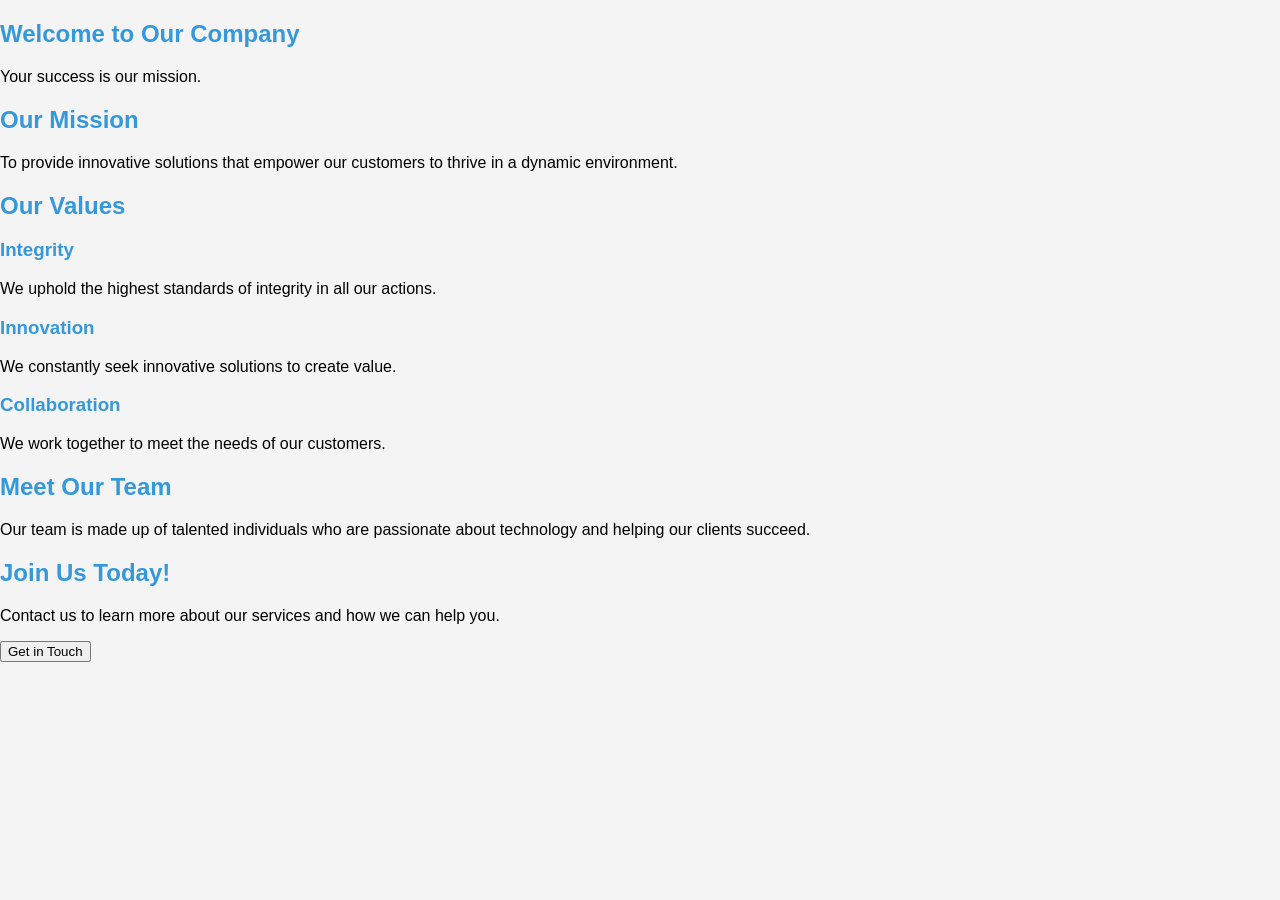
==== about.html @ eeec12ed "Add about.html file with the about page structure" ====
<!DOCTYPE html>
<html lang="en">
<head>
    <meta charset="UTF-8">
    <meta name="viewport" content="width=device-width, initial-scale=1.0">
    <title>About Us</title>
    <link rel="stylesheet" href="styles.css">
</head>
<body>

    <!-- Hero Banner -->
    <section class="hero-banner">
        <h1>Welcome to Our Company</h1>
        <p>Your success is our mission.</p>
    </section>

    <!-- Mission Section -->
    <section class="mission">
        <h2>Our Mission</h2>
        <p>To provide innovative solutions that empower our customers to thrive in a dynamic environment.</p>
    </section>

    <!-- Values Cards Section -->
    <section class="values">
        <h2>Our Values</h2>
        <div class="value-card">
            <h3>Integrity</h3>
            <p>We uphold the highest standards of integrity in all our actions.</p>
        </div>
        <div class="value-card">
            <h3>Innovation</h3>
            <p>We constantly seek innovative solutions to create value.</p>
        </div>
        <div class="value-card">
            <h3>Collaboration</h3>
            <p>We work together to meet the needs of our customers.</p>
        </div>
    </section>

    <!-- Team Section -->
    <section class="team">
        <h2>Meet Our Team</h2>
        <p>Our team is made up of talented individuals who are passionate about technology and helping our clients succeed.</p>
    </section>

    <!-- Call To Action -->
    <section class="cta">
        <h2>Join Us Today!</h2>
        <p>Contact us to learn more about our services and how we can help you.</p>
        <button>Get in Touch</button>
    </section>

</body>
</html>
---- styles.css ----
:root {
    --primary-color: #3498db;
    --secondary-color: #2ecc71;
    --font-family: 'Arial', sans-serif;
    --font-size: 16px;
    --font-size-small: 14px;
    --font-size-large: 18px;
    --transition-duration: 0.3s;
    --animation-duration: 0.5s;
}

body {
    font-family: var(--font-family);
    font-size: var(--font-size);
    margin: 0;
    padding: 0;
    background-color: #f4f4f4;
}

h1, h2, h3, h4, h5, h6 {
    color: var(--primary-color);
    transition: color var(--transition-duration);
}

h1:hover, h2:hover, h3:hover {
    color: var(--secondary-color);
}

.container {
    width: 90%;
    margin: auto;
    overflow: hidden;
}

.header {
    background: var(--primary-color);
    color: #fff;
    padding: 20px 0;
    text-align: center;
    animation: fadeIn var(--animation-duration);
}

.nav {
    display: flex;
    justify-content: space-around;
    padding: 10px 0;
    background: #333;
}

.nav a {
    color: #fff;
    text-decoration: none;
    padding: 10px 15px;
}

.nav a:hover {
    background: var(--secondary-color);
}

@media screen and (max-width: 900px) {
    .header {
        font-size: var(--font-size-large);
    }
}

@media screen and (max-width: 600px) {
    .nav {
        flex-direction: column;
    }
    .container {
        width: 100%;
    }
}

@media screen and (max-width: 380px) {
    h1 {
        font-size: var(--font-size-small);
    }
    .nav a {
        padding: 8px;
    }
}

@keyframes fadeIn {
    from { opacity: 0; }
    to { opacity: 1; }
}
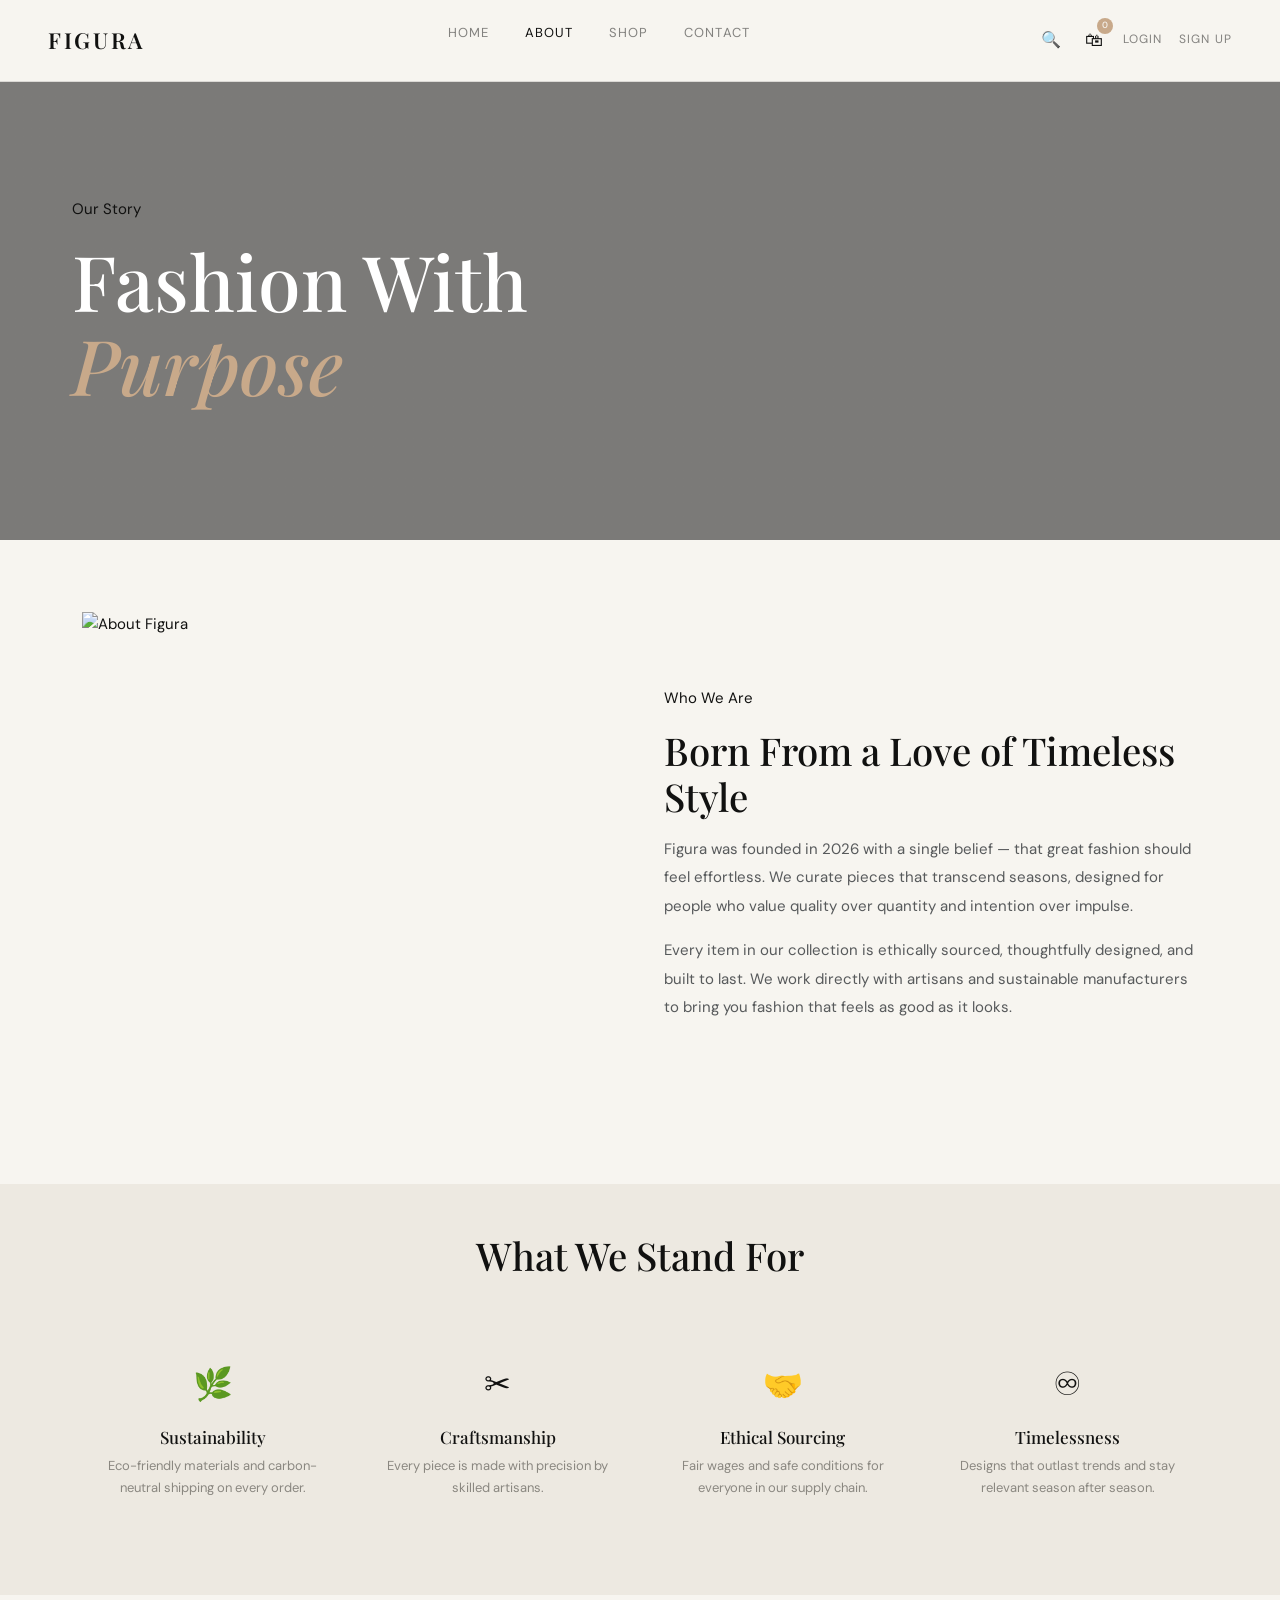
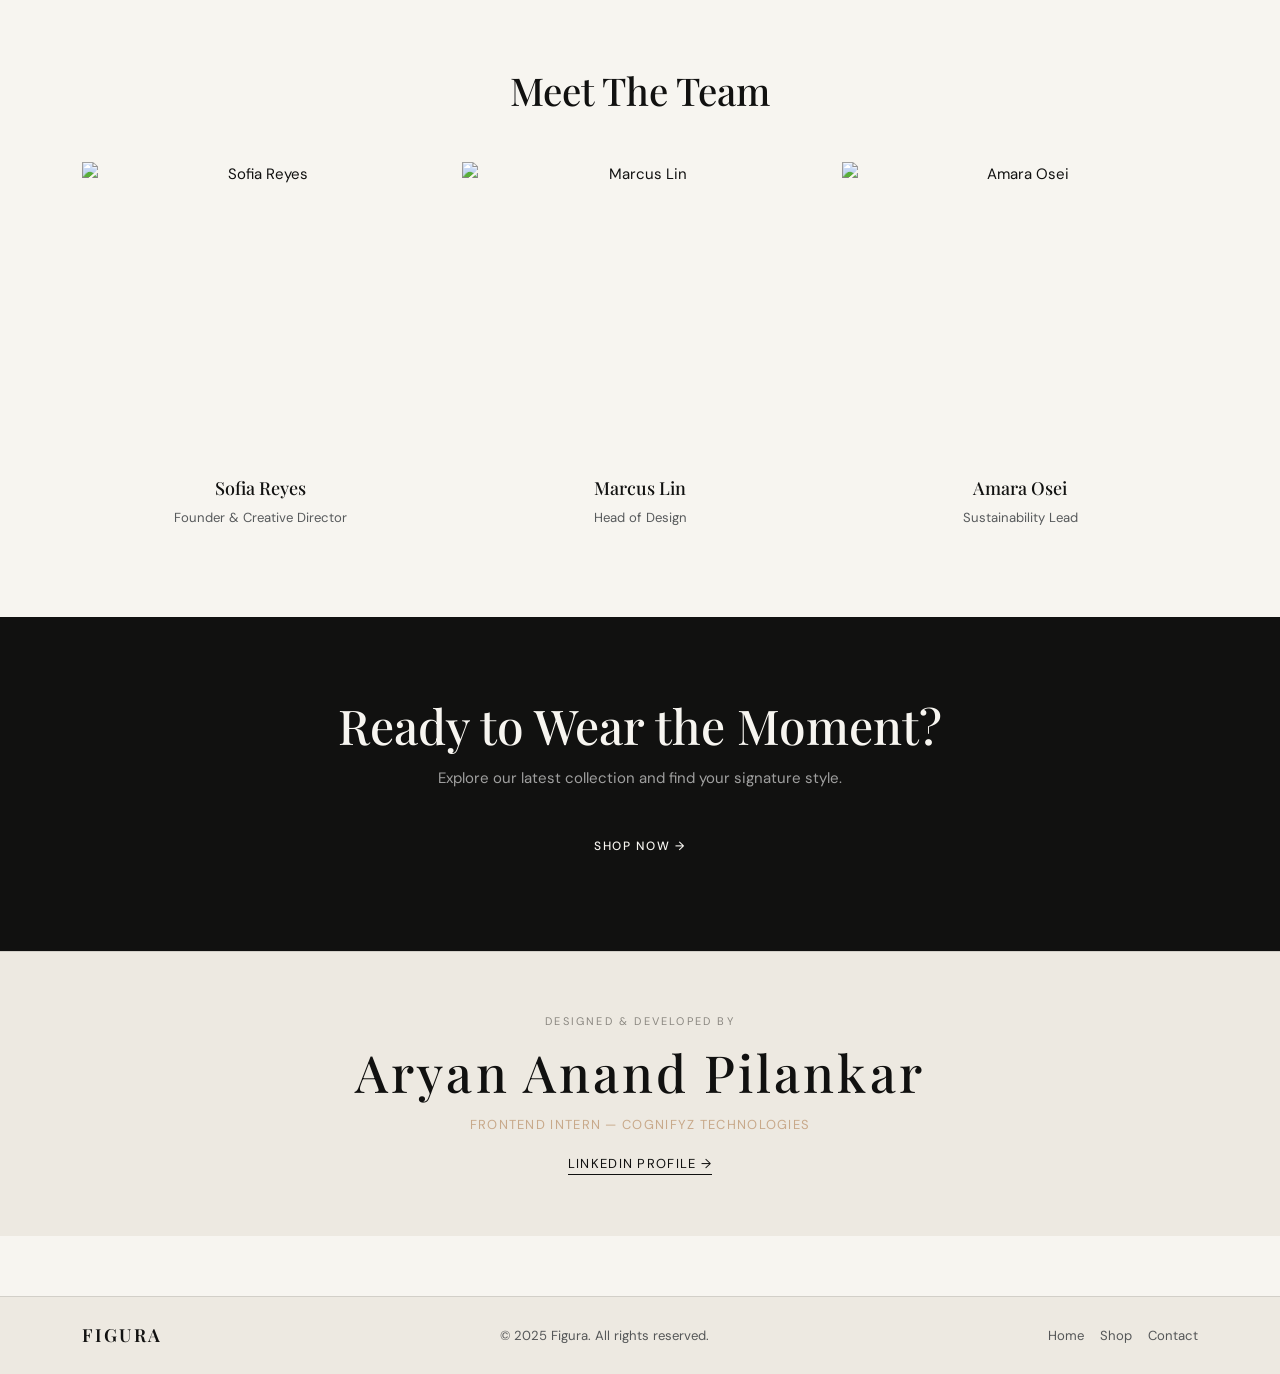
==== commit 5e362f69: "Replace old project code with original files" ====
--- a/about.html
+++ b/about.html
@@ -1,54 +1,179 @@
 <!DOCTYPE html>
 <html lang="en">
 <head>
-    <meta charset="UTF-8">
-    <meta name="viewport" content="width=device-width, initial-scale=1.0">
-    <title>About Us</title>
-    <link rel="stylesheet" href="styles.css">
+  <meta charset="UTF-8" />
+  <meta name="viewport" content="width=device-width, initial-scale=1.0" />
+  <title>FIGURA — About Us</title>
+  <link href="https://cdn.jsdelivr.net/npm/bootstrap@5.3.0/dist/css/bootstrap.min.css" rel="stylesheet" />
+  <link href="https://fonts.googleapis.com/css2?family=Playfair+Display:wght@400;500;600&family=DM+Sans:wght@300;400;500&display=swap" rel="stylesheet" />
+  <link rel="stylesheet" href="styles.css" />
 </head>
 <body>
 
-    <!-- Hero Banner -->
-    <section class="hero-banner">
-        <h1>Welcome to Our Company</h1>
-        <p>Your success is our mission.</p>
-    </section>
+  <!-- Page Loader -->
+  <!-- Cart Drawer -->
+  <div class="cart-overlay" id="cartOverlay"></div>
+  <div class="cart-drawer" id="cartDrawer">
+    <div class="cart-drawer-header">
+      <h3>Your Cart</h3>
+      <button class="cart-close" id="cartClose">×</button>
+    </div>
+    <div class="cart-items" id="cartItems"><p class="cart-empty">Your cart is empty.</p></div>
+    <div class="cart-drawer-footer">
+      <div class="cart-total">Total: <strong id="cartTotal">$0.00</strong></div>
+      <button class="hero-cta w-100 justify-content-center mt-3">Checkout</button>
+    </div>
+  </div>
 
-    <!-- Mission Section -->
-    <section class="mission">
-        <h2>Our Mission</h2>
-        <p>To provide innovative solutions that empower our customers to thrive in a dynamic environment.</p>
-    </section>
+  <!-- Scroll To Top -->
+  <button class="scroll-top" id="scrollTop" aria-label="Scroll to top">↑</button>
 
-    <!-- Values Cards Section -->
-    <section class="values">
-        <h2>Our Values</h2>
-        <div class="value-card">
-            <h3>Integrity</h3>
-            <p>We uphold the highest standards of integrity in all our actions.</p>
+  <nav class="fig-nav" id="mainNav">
+    <a href="index.html" class="fig-logo">Figura</a>
+    <ul class="fig-nav-links" id="navLinks">
+      <li><a href="index.html">Home</a></li>
+      <li><a href="about.html" class="active">About</a></li>
+      <li><a href="products.html">Shop</a></li>
+      <li><a href="contact.html">Contact</a></li>
+    </ul>
+    <div class="fig-nav-actions">
+      <div class="search-wrap">
+        <input type="text" id="searchInput" class="search-input" placeholder="e.g. jacket, ring..." />
+        <button class="search-icon" id="searchToggle">🔍</button>
+      </div>
+      <button class="fig-cart-btn" id="cartBtn" aria-label="Cart">🛍
+        <span class="fig-cart-count" id="cartCount">0</span>
+      </button>
+      <a href="login.html" class="auth-link">Login</a>
+      <a href="signup.html" class="auth-link">Sign Up</a>
+      <button class="nav-hamburger" id="hamburger" aria-label="Menu">☰</button>
+    </div>
+  </nav>
+
+  <!-- Hero Banner -->
+  <section class="about-hero">
+    <div class="about-hero-overlay">
+      <p class="hero-tag">Our Story</p>
+      <h1 class="about-hero-title">Fashion With<br /><em>Purpose</em></h1>
+    </div>
+  </section>
+
+  <!-- Mission -->
+  <section class="container py-5 my-4">
+    <div class="row align-items-center g-5">
+      <div class="col-md-6">
+        <img src="https://images.unsplash.com/photo-1509631179647-0177331693ae?w=700&q=80" alt="About Figura" class="about-img" />
+      </div>
+      <div class="col-md-6">
+        <p class="hero-tag">Who We Are</p>
+        <h2 class="section-title mb-3">Born From a Love of Timeless Style</h2>
+        <p class="text-muted" style="line-height:1.9;">
+          Figura was founded in 2026 with a single belief — that great fashion should feel effortless.
+          We curate pieces that transcend seasons, designed for people who value quality over quantity
+          and intention over impulse.
+        </p>
+        <p class="text-muted mt-3" style="line-height:1.9;">
+          Every item in our collection is ethically sourced, thoughtfully designed, and built to last.
+          We work directly with artisans and sustainable manufacturers to bring you fashion that feels
+          as good as it looks.
+        </p>
+      </div>
+    </div>
+  </section>
+
+  <!-- Values -->
+  <section class="about-values">
+    <div class="container py-5">
+      <h2 class="section-title text-center mb-5">What We Stand For</h2>
+      <div class="row g-4 text-center">
+        <div class="col-md-3 col-6">
+          <div class="about-value-card">
+            <div class="about-value-icon">🌿</div>
+            <h5>Sustainability</h5>
+            <p>Eco-friendly materials and carbon-neutral shipping on every order.</p>
+          </div>
         </div>
-        <div class="value-card">
-            <h3>Innovation</h3>
-            <p>We constantly seek innovative solutions to create value.</p>
+        <div class="col-md-3 col-6">
+          <div class="about-value-card">
+            <div class="about-value-icon">✂</div>
+            <h5>Craftsmanship</h5>
+            <p>Every piece is made with precision by skilled artisans.</p>
+          </div>
         </div>
-        <div class="value-card">
-            <h3>Collaboration</h3>
-            <p>We work together to meet the needs of our customers.</p>
+        <div class="col-md-3 col-6">
+          <div class="about-value-card">
+            <div class="about-value-icon">🤝</div>
+            <h5>Ethical Sourcing</h5>
+            <p>Fair wages and safe conditions for everyone in our supply chain.</p>
+          </div>
         </div>
-    </section>
+        <div class="col-md-3 col-6">
+          <div class="about-value-card">
+            <div class="about-value-icon">♾</div>
+            <h5>Timelessness</h5>
+            <p>Designs that outlast trends and stay relevant season after season.</p>
+          </div>
+        </div>
+      </div>
+    </div>
+  </section>
 
-    <!-- Team Section -->
-    <section class="team">
-        <h2>Meet Our Team</h2>
-        <p>Our team is made up of talented individuals who are passionate about technology and helping our clients succeed.</p>
-    </section>
+  <!-- Team -->
+  <section class="container py-5 my-4">
+    <h2 class="section-title text-center mb-5">Meet The Team</h2>
+    <div class="row g-4 text-center">
+      <div class="col-md-4">
+        <div class="about-team-card">
+          <img src="https://images.unsplash.com/photo-1494790108377-be9c29b29330?w=400&q=80" alt="Sofia Reyes" />
+          <h5 class="mt-3">Sofia Reyes</h5>
+          <p class="text-muted small">Founder & Creative Director</p>
+        </div>
+      </div>
+      <div class="col-md-4">
+        <div class="about-team-card">
+          <img src="https://images.unsplash.com/photo-1507003211169-0a1dd7228f2d?w=400&q=80" alt="Marcus Lin" />
+          <h5 class="mt-3">Marcus Lin</h5>
+          <p class="text-muted small">Head of Design</p>
+        </div>
+      </div>
+      <div class="col-md-4">
+        <div class="about-team-card">
+          <img src="https://images.unsplash.com/photo-1438761681033-6461ffad8d80?w=400&q=80" alt="Amara Osei" />
+          <h5 class="mt-3">Amara Osei</h5>
+          <p class="text-muted small">Sustainability Lead</p>
+        </div>
+      </div>
+    </div>
+  </section>
 
-    <!-- Call To Action -->
-    <section class="cta">
-        <h2>Join Us Today!</h2>
-        <p>Contact us to learn more about our services and how we can help you.</p>
-        <button>Get in Touch</button>
-    </section>
+  <!-- CTA -->
+  <section class="about-cta">
+    <h2>Ready to Wear the Moment?</h2>
+    <p>Explore our latest collection and find your signature style.</p>
+    <a href="products.html" class="hero-cta">Shop Now →</a>
+  </section>
 
+  <!-- Creator Section -->
+  <section class="creator-section">
+    <p class="creator-label">Designed & Developed by</p>
+    <h2 class="creator-name">Aryan Anand Pilankar</h2>
+    <p class="creator-sub">Frontend Intern — Cognifyz Technologies</p>
+    <a href="https://www.linkedin.com/in/aryan-pilankar-ba649a313" target="_blank" rel="noopener noreferrer" class="creator-linkedin">LinkedIn Profile →</a>
+  </section>
+
+  <footer class="fig-footer">
+    <div class="container d-flex flex-wrap justify-content-between align-items-center py-4">
+      <span class="fig-logo" style="font-size:18px;">Figura</span>
+      <p class="mb-0 text-muted small">© 2025 Figura. All rights reserved.</p>
+      <div class="d-flex gap-3">
+        <a href="index.html" class="text-muted small">Home</a>
+        <a href="products.html" class="text-muted small">Shop</a>
+        <a href="contact.html" class="text-muted small">Contact</a>
+      </div>
+    </div>
+  </footer>
+
+  <script src="https://cdn.jsdelivr.net/npm/bootstrap@5.3.0/dist/js/bootstrap.bundle.min.js"></script>
+  <script src="script.js"></script>
 </body>
-</html>+</html>
--- a/styles.css
+++ b/styles.css
@@ -1,87 +1,714 @@
+/* ============================================================
+   styles.css — FIGURA
+   Task 2: CSS styling (colors, fonts, layout)
+   Task 3: Responsive design via media queries
+   ============================================================ */
+
+/* ── Variables ── */
 :root {
-    --primary-color: #3498db;
-    --secondary-color: #2ecc71;
-    --font-family: 'Arial', sans-serif;
-    --font-size: 16px;
-    --font-size-small: 14px;
-    --font-size-large: 18px;
-    --transition-duration: 0.3s;
-    --animation-duration: 0.5s;
-}
-
+  --fig-black:  #111110;
+  --fig-white:  #F7F5F0;
+  --fig-cream:  #EDE9E1;
+  --fig-warm:   #C8A98A;
+  --fig-muted:  #8A8780;
+  --fig-border: rgba(17,17,16,0.12);
+  --fig-serif:  'Playfair Display', Georgia, serif;
+  --fig-sans:   'DM Sans', sans-serif;
+  --t:          0.28s cubic-bezier(0.4,0,0.2,1);
+}
+
+/* ── Reset ── */
+*, *::before, *::after { box-sizing: border-box; margin: 0; padding: 0; }
+html { scroll-behavior: smooth; }
 body {
-    font-family: var(--font-family);
-    font-size: var(--font-size);
-    margin: 0;
-    padding: 0;
-    background-color: #f4f4f4;
-}
-
-h1, h2, h3, h4, h5, h6 {
-    color: var(--primary-color);
-    transition: color var(--transition-duration);
-}
-
-h1:hover, h2:hover, h3:hover {
-    color: var(--secondary-color);
-}
-
-.container {
-    width: 90%;
-    margin: auto;
-    overflow: hidden;
-}
-
-.header {
-    background: var(--primary-color);
-    color: #fff;
-    padding: 20px 0;
-    text-align: center;
-    animation: fadeIn var(--animation-duration);
-}
-
-.nav {
-    display: flex;
-    justify-content: space-around;
-    padding: 10px 0;
-    background: #333;
-}
-
-.nav a {
-    color: #fff;
-    text-decoration: none;
-    padding: 10px 15px;
-}
-
-.nav a:hover {
-    background: var(--secondary-color);
-}
-
-@media screen and (max-width: 900px) {
-    .header {
-        font-size: var(--font-size-large);
-    }
-}
-
-@media screen and (max-width: 600px) {
-    .nav {
-        flex-direction: column;
-    }
-    .container {
-        width: 100%;
-    }
-}
-
-@media screen and (max-width: 380px) {
-    h1 {
-        font-size: var(--font-size-small);
-    }
-    .nav a {
-        padding: 8px;
-    }
-}
-
-@keyframes fadeIn {
-    from { opacity: 0; }
-    to { opacity: 1; }
-}+  font-family: var(--fig-sans);
+  background: var(--fig-white);
+  color: var(--fig-black);
+  font-size: 15px;
+  line-height: 1.65;
+  overflow-x: hidden;
+  transition: background 0.4s, color 0.4s;
+}
+img { display: block; max-width: 100%; }
+a { color: inherit; text-decoration: none; }
+button { cursor: pointer; }
+
+/* ── Navbar ── */
+.fig-nav {
+  position: fixed; top: 0; left: 0; right: 0; z-index: 100;
+  display: flex; align-items: center; justify-content: space-between;
+  padding: 20px 48px;
+  background: var(--fig-white);
+  backdrop-filter: blur(12px);
+  border-bottom: 0.5px solid var(--fig-border);
+  transition: padding var(--t), background var(--t), color var(--t);
+}
+.fig-nav.scrolled { padding: 14px 48px; }
+.fig-logo {
+  font-family: var(--fig-serif);
+  font-size: 22px; font-weight: 600;
+  letter-spacing: 0.12em; text-transform: uppercase;
+}
+.fig-nav-links { display: flex; gap: 36px; list-style: none; }
+.fig-nav-links a {
+  font-size: 13px; font-weight: 400;
+  letter-spacing: 0.08em; text-transform: uppercase;
+  color: var(--fig-black); opacity: 0.5;
+  transition: color var(--t), opacity var(--t);
+}
+.fig-nav-links a:hover,
+.fig-nav-links a.active { opacity: 1; }
+.fig-nav-actions { display: flex; gap: 16px; align-items: center; }
+.fig-cart-btn {
+  position: relative; background: none; border: none;
+  font-size: 18px; padding: 4px; color: var(--fig-black);
+}
+.fig-cart-count {
+  position: absolute; top: -4px; right: -6px;
+  background: var(--fig-warm); color: var(--fig-white);
+  width: 16px; height: 16px; border-radius: 50%;
+  font-size: 9px; font-weight: 500;
+  display: flex; align-items: center; justify-content: center;
+}
+.nav-hamburger {
+  display: none; background: none; border: none;
+  font-size: 22px; color: var(--fig-black);
+}
+
+/* ── Hero ── */
+#hero {
+  min-height: 100vh;
+  display: grid; grid-template-columns: 1fr 1fr;
+  padding-top: 72px;
+}
+.hero-left {
+  display: flex; flex-direction: column; justify-content: center;
+  padding: 80px 48px 80px 72px;
+  background: linear-gradient(rgba(0,0,0,0.45), rgba(0,0,0,0.45)),
+              url('https://images.unsplash.com/photo-1558769132-cb1aea458c5e?w=900&q=80') center/cover no-repeat;
+}
+.hero-left .hero-tag { color: #C8A98A; }
+.hero-left .hero-headline { color: #ffffff; }
+.hero-left .hero-headline em { color: #C8A98A; }
+.hero-left .hero-sub { color: rgba(255,255,255,0.8); }
+.hero-headline {
+  font-family: var(--fig-serif);
+  font-size: clamp(42px, 5.5vw, 74px);
+  font-weight: 500; line-height: 1.08; margin-bottom: 28px;
+}
+.hero-headline em { font-style: italic; color: var(--fig-warm); }
+.hero-sub {
+  font-size: 15px; color: var(--fig-muted);
+  max-width: 340px; margin-bottom: 40px; line-height: 1.8;
+}
+.hero-cta {
+  display: inline-flex; align-items: center; gap: 12px;
+  background: var(--fig-black); color: var(--fig-white);
+  padding: 14px 32px; font-size: 12px;
+  letter-spacing: 0.14em; text-transform: uppercase; font-weight: 500;
+  border: none; transition: background var(--t);
+}
+.hero-cta:hover { background: var(--fig-warm); color: var(--fig-white); }
+.hero-right { position: relative; overflow: hidden; background: var(--fig-black); }
+.hero-right img {
+  width: 100%; height: 100%; object-fit: cover; opacity: 0.88;
+  transition: transform 0.6s ease;
+}
+.hero-right:hover img { transform: scale(1.04); }
+.hero-badge {
+  position: absolute; bottom: 40px; left: 40px;
+}
+.hero-badge span {
+  display: block; font-size: 11px;
+  letter-spacing: 0.12em; text-transform: uppercase; color: var(--fig-muted);
+}
+.hero-badge strong { font-family: var(--fig-serif); font-size: 20px; font-weight: 500; }
+
+/* ── Section Headers ── */
+.section-header {
+  display: flex; align-items: baseline;
+  justify-content: space-between; margin-bottom: 40px;
+}
+.section-title {
+  font-family: var(--fig-serif);
+  font-size: clamp(26px, 3vw, 40px); font-weight: 500;
+}
+.section-link {
+  font-size: 12px; letter-spacing: 0.1em;
+  text-transform: uppercase; color: var(--fig-muted);
+  border-bottom: 1px solid var(--fig-muted); padding-bottom: 1px;
+  transition: color var(--t), border-color var(--t);
+}
+.section-link:hover { color: var(--fig-black); border-color: var(--fig-black); }
+
+/* ── Category Pills ── */
+.cat-pills { display: flex; gap: 10px; margin-bottom: 40px; flex-wrap: wrap; }
+.cat-pill {
+  padding: 8px 22px; border: 0.5px solid var(--fig-border);
+  font-size: 12px; letter-spacing: 0.1em; text-transform: uppercase;
+  background: none; color: var(--fig-muted); transition: all var(--t);
+}
+.cat-pill.active, .cat-pill:hover {
+  background: var(--fig-black); color: var(--fig-white);
+  border-color: var(--fig-black);
+}
+
+/* ── Shop Layout (products.html) ── */
+.shop-layout {
+  display: grid;
+  grid-template-columns: 220px 1fr;
+  gap: 40px;
+  padding: 0 40px;
+  min-height: 80vh;
+}
+.shop-sidebar {
+  padding-top: 20px;
+  border-right: 0.5px solid var(--fig-border);
+  padding-right: 30px;
+}
+.sidebar-title {
+  font-family: var(--fig-serif);
+  font-size: 16px; font-weight: 500;
+  margin-bottom: 16px;
+}
+.sidebar-menu {
+  list-style: none;
+  padding: 0; margin: 0;
+  display: flex; flex-direction: column; gap: 4px;
+}
+.sidebar-btn {
+  width: 100%; text-align: left;
+  background: none; border: none;
+  font-size: 13px; font-family: var(--fig-sans);
+  color: var(--fig-muted);
+  padding: 8px 12px;
+  letter-spacing: 0.04em;
+  transition: all var(--t);
+  border-left: 2px solid transparent;
+}
+.sidebar-btn:hover {
+  color: var(--fig-black);
+  border-left-color: var(--fig-warm);
+  background: var(--fig-cream);
+}
+.sidebar-btn.active,
+.sidebar-btn.active-sort {
+  color: var(--fig-black);
+  font-weight: 500;
+  border-left-color: var(--fig-black);
+  background: var(--fig-cream);
+}
+.shop-content { padding-top: 20px; }
+
+/* ── New Arrivals ── */
+.new-arrivals-grid {
+  display: grid;
+  grid-template-columns: repeat(3, 1fr);
+  gap: 2px;
+}
+
+#featured {
+  max-width: 100%;
+  overflow: hidden;
+  padding-left: 24px;
+  padding-right: 24px;
+  background: var(--fig-cream);
+}
+
+#featured .product-grid {
+  grid-template-columns: repeat(5, 1fr);
+}
+
+/* ── Product Grid ── */
+.product-grid {
+  display: grid;
+  grid-template-columns: repeat(auto-fill, minmax(220px, 1fr));
+  gap: 2px;
+  width: 100%;
+}
+.product-card {
+  position: relative; overflow: hidden;
+  background: var(--fig-cream); cursor: pointer;
+}
+.product-img-wrap {
+  position: relative; overflow: hidden;
+  aspect-ratio: 3/4; background: #E8E4DC;
+}
+.product-img-wrap img {
+  width: 100%; height: 100%;
+  object-fit: contain; padding: 24px;
+  transition: transform 0.5s ease;
+}
+.product-card:hover .product-img-wrap img { transform: scale(1.06); }
+.product-overlay {
+  position: absolute; inset: 0;
+  background: rgba(17,17,16,0);
+  display: flex; align-items: flex-end; justify-content: center;
+  padding-bottom: 20px; transition: background var(--t);
+}
+.product-card:hover .product-overlay { background: rgba(17,17,16,0.18); }
+.product-quick-add {
+  transform: translateY(12px); opacity: 0;
+  background: var(--fig-white); color: var(--fig-black);
+  border: none; padding: 10px 28px;
+  font-size: 11px; letter-spacing: 0.14em;
+  text-transform: uppercase; font-weight: 500;
+  transition: all var(--t);
+}
+.product-card:hover .product-quick-add { transform: translateY(0); opacity: 1; }
+.product-info { padding: 16px 20px 20px; }
+.product-category {
+  font-size: 10px; letter-spacing: 0.14em;
+  text-transform: uppercase; color: var(--fig-muted); margin-bottom: 6px;
+}
+.product-name {
+  font-family: var(--fig-serif);
+  font-size: 15px; font-weight: 400; line-height: 1.3; margin-bottom: 8px;
+}
+.product-price { font-size: 14px; font-weight: 500; }
+.product-rating {
+  display: flex; align-items: center; gap: 5px;
+  font-size: 11px; color: var(--fig-muted); margin-top: 4px;
+}
+.stars { color: var(--fig-warm); font-size: 11px; }
+
+/* ── Skeleton shimmer ── */
+.product-skeleton {
+  background: linear-gradient(90deg, #E8E4DC 25%, #DDD8CF 50%, #E8E4DC 75%);
+  background-size: 200% 100%;
+  animation: shimmer 1.4s infinite;
+}
+@keyframes shimmer {
+  0%   { background-position: 200% 0; }
+  100% { background-position: -200% 0; }
+}
+
+/* ── Marquee ── */
+.fig-marquee {
+  overflow: hidden;
+  background: var(--fig-black);
+  color: var(--fig-white);
+  padding: 12px 0;
+  white-space: nowrap;
+}
+.fig-marquee-track {
+  display: inline-block;
+  animation: marquee 20s linear infinite;
+}
+.fig-marquee-track span {
+  font-size: 11px;
+  letter-spacing: 0.18em;
+  text-transform: uppercase;
+  margin: 0 28px;
+}
+@keyframes marquee {
+  from { transform: translateX(0); }
+  to   { transform: translateX(-50%); }
+}
+
+/* ── Men & Women Collections ── */
+.fig-collections {
+  display: grid;
+  grid-template-columns: 1fr 1fr;
+  gap: 2px;
+  height: 70vh;
+}
+.fig-collection-card {
+  position: relative;
+  overflow: hidden;
+  display: block;
+}
+.fig-collection-card img {
+  width: 100%; height: 100%;
+  object-fit: cover;
+  transition: transform 0.6s ease;
+}
+.fig-collection-card:hover img { transform: scale(1.05); }
+.fig-collection-overlay {
+  position: absolute; inset: 0;
+  background: linear-gradient(to top, rgba(0,0,0,0.55) 0%, transparent 60%);
+  display: flex; flex-direction: column;
+  justify-content: flex-end;
+  padding: 40px;
+}
+.fig-collection-sub {
+  font-size: 11px; letter-spacing: 0.2em;
+  text-transform: uppercase; color: var(--fig-warm);
+  margin-bottom: 8px;
+}
+.fig-collection-title {
+  font-family: var(--fig-serif);
+  font-size: clamp(36px, 4vw, 60px);
+  font-weight: 500; color: #fff;
+  margin-bottom: 16px;
+}
+.fig-collection-link {
+  font-size: 12px; letter-spacing: 0.12em;
+  text-transform: uppercase; color: #fff;
+  border-bottom: 1px solid rgba(255,255,255,0.5);
+  padding-bottom: 2px;
+  transition: border-color var(--t);
+}
+.fig-collection-card:hover .fig-collection-link { border-color: #fff; }
+
+/* ── Theme Switcher (Task 4) ── */
+.bg-switcher-wrap { text-align: center; padding: 60px 0 20px; }
+.theme-btn {
+  padding: 10px 24px; border: 0.5px solid var(--fig-border);
+  font-size: 12px; letter-spacing: 0.1em; text-transform: uppercase;
+  background: none; color: var(--fig-black); transition: all var(--t);
+}
+.theme-btn:hover { background: var(--fig-black); color: var(--fig-white); }
+
+/* ── Contact Form (Task 6) ── */
+.fig-label { font-size: 12px; letter-spacing: 0.1em; text-transform: uppercase; color: var(--fig-muted); }
+.fig-input {
+  border: 0.5px solid var(--fig-border); border-radius: 0;
+  background: var(--fig-cream); font-family: var(--fig-sans);
+  font-size: 14px; padding: 12px 16px;
+  transition: border-color var(--t);
+}
+.fig-input:focus {
+  outline: none; box-shadow: none;
+  border-color: var(--fig-black); background: var(--fig-cream);
+}
+.fig-error { font-size: 12px; color: #c0392b; margin-top: 4px; min-height: 16px; }
+.fig-success {
+  font-size: 13px; color: #27ae60;
+  padding: 12px 16px; background: #eafaf1;
+  border: 1px solid #a9dfbf;
+}
+
+/* ── Scroll To Top ── */
+.scroll-top {
+  position: fixed; bottom: 32px; right: 32px; z-index: 200;
+  width: 44px; height: 44px;
+  background: var(--fig-black); color: var(--fig-white);
+  border: none; font-size: 18px;
+  display: flex; align-items: center; justify-content: center;
+  opacity: 0; visibility: hidden;
+  transition: all var(--t);
+  cursor: pointer;
+}
+.scroll-top.show { opacity: 1; visibility: visible; }
+.scroll-top:hover { background: var(--fig-warm); }
+
+/* ── Search Bar ── */
+.search-wrap { position: relative; display: flex; align-items: center; }
+.search-input {
+  width: 0; opacity: 0;
+  border: none; border-bottom: 1px solid var(--fig-border);
+  background: transparent; font-family: var(--fig-sans);
+  font-size: 13px; padding: 4px 8px;
+  transition: width 0.3s ease, opacity 0.3s ease;
+  outline: none;
+}
+.search-input.open { width: 180px; opacity: 1; }
+.search-icon {
+  background: none; border: none;
+  font-size: 16px; cursor: pointer;
+  color: var(--fig-black); padding: 4px;
+}
+
+/* ── Cart Drawer ── */
+.cart-overlay {
+  position: fixed; inset: 0; z-index: 300;
+  background: rgba(0,0,0,0.4);
+  opacity: 0; visibility: hidden;
+  transition: all var(--t);
+}
+.cart-overlay.show { opacity: 1; visibility: visible; }
+.cart-drawer {
+  position: fixed; top: 0; right: 0; z-index: 301;
+  width: 380px; height: 100vh;
+  background: var(--fig-white);
+  transform: translateX(100%);
+  transition: transform 0.35s cubic-bezier(0.4,0,0.2,1);
+  display: flex; flex-direction: column;
+}
+.cart-drawer.open { transform: translateX(0); }
+.cart-drawer-header {
+  display: flex; justify-content: space-between; align-items: center;
+  padding: 24px 28px;
+  border-bottom: 0.5px solid var(--fig-border);
+}
+.cart-drawer-header h3 { font-family: var(--fig-serif); font-size: 20px; font-weight: 500; }
+.cart-close {
+  background: none; border: none;
+  font-size: 24px; color: var(--fig-muted);
+  cursor: pointer; line-height: 1;
+}
+.cart-items { flex: 1; overflow-y: auto; padding: 20px 28px; }
+.cart-empty { font-size: 13px; color: var(--fig-muted); text-align: center; margin-top: 40px; }
+.cart-item {
+  display: flex; gap: 14px; align-items: center;
+  padding: 14px 0;
+  border-bottom: 0.5px solid var(--fig-border);
+}
+.cart-item img { width: 64px; height: 64px; object-fit: contain; background: var(--fig-cream); padding: 4px; }
+.cart-item-info { flex: 1; }
+.cart-item-name { font-size: 13px; font-weight: 500; line-height: 1.3; margin-bottom: 4px; }
+.cart-item-price { font-size: 13px; color: var(--fig-muted); }
+.cart-item-remove {
+  background: none; border: none;
+  font-size: 16px; color: var(--fig-muted);
+  cursor: pointer; transition: color var(--t);
+}
+.cart-item-remove:hover { color: #c0392b; }
+.cart-drawer-footer {
+  padding: 20px 28px;
+  border-top: 0.5px solid var(--fig-border);
+}
+.cart-total { font-size: 15px; font-weight: 500; }
+
+/* ── Value Cards ── */
+.value-card {
+  padding: 40px 28px;
+  border: 0.5px solid var(--fig-border);
+  transition: all var(--t);
+  cursor: default;
+}
+.value-card:hover {
+  border-color: var(--fig-black);
+  transform: translateY(-6px);
+}
+.value-icon {
+  font-size: 32px;
+  margin-bottom: 16px;
+  transition: transform var(--t);
+}
+.value-card:hover .value-icon { transform: scale(1.2); }
+.value-title {
+  font-family: var(--fig-serif);
+  font-size: 18px; font-weight: 500;
+  margin-bottom: 10px;
+}
+.value-text {
+  font-size: 13px;
+  color: var(--fig-muted);
+  line-height: 1.7;
+  margin: 0;
+}
+
+/* ── Brand Intro ── */
+.brand-intro {
+  padding: 80px 72px;
+  background: var(--fig-cream);
+  display: flex;
+  align-items: center;
+}
+.brand-intro-inner {
+  max-width: 640px;
+}
+.brand-intro-heading {
+  font-family: var(--fig-serif);
+  font-size: clamp(28px, 3.5vw, 48px);
+  font-weight: 500;
+  line-height: 1.15;
+  margin-bottom: 20px;
+}
+.brand-intro-text {
+  font-size: 15px;
+  color: var(--fig-muted);
+  line-height: 1.9;
+  margin-bottom: 28px;
+  max-width: 520px;
+}
+
+/* ── Featured Category Buttons ── */
+.featured-cats {
+  display: flex;
+  flex-direction: column;
+  gap: 2px;
+}
+.featured-cat-btn {
+  font-family: var(--fig-serif);
+  font-size: clamp(18px, 2.5vw, 28px);
+  font-weight: 500;
+  color: var(--fig-black);
+  border: 0.5px solid var(--fig-border);
+  padding: 20px 36px;
+  letter-spacing: 0.04em;
+  transition: all var(--t);
+  background: none;
+  display: flex;
+  align-items: center;
+  gap: 12px;
+  justify-content: flex-start;
+  width: 100%;
+}
+.featured-cat-btn .cat-icon {
+  font-size: 20px;
+  opacity: 0;
+  transform: translateX(-6px);
+  transition: all var(--t);
+}
+.featured-cat-btn:hover {
+  background: var(--fig-black);
+  color: var(--fig-white);
+  border-color: var(--fig-black);
+}
+.featured-cat-btn:hover .cat-icon {
+  opacity: 1;
+  transform: translateX(0);
+}
+
+/* ── About Page ── */
+.about-hero {
+  min-height: 60vh;
+  background: linear-gradient(rgba(0,0,0,0.5), rgba(0,0,0,0.5)),
+              url('https://images.unsplash.com/photo-1469334031218-e382a71b716b?w=1400&q=80') center/cover no-repeat;
+  display: flex; align-items: center;
+  padding-top: 72px;
+}
+.about-hero-overlay { padding: 60px 72px; }
+.about-hero-title {
+  font-family: var(--fig-serif);
+  font-size: clamp(42px, 6vw, 80px);
+  font-weight: 500; color: #fff; line-height: 1.1;
+}
+.about-hero-title em { color: var(--fig-warm); font-style: italic; }
+.about-img { width: 100%; height: 500px; object-fit: cover; }
+.about-values { background: var(--fig-cream); }
+.about-value-card { padding: 32px 20px; }
+.about-value-icon { font-size: 32px; margin-bottom: 16px; }
+.about-value-card h5 { font-family: var(--fig-serif); font-size: 17px; margin-bottom: 8px; }
+.about-value-card p { font-size: 13px; color: var(--fig-muted); line-height: 1.7; }
+.about-team-card img { width: 100%; height: 300px; object-fit: cover; object-position: top; }
+.about-team-card h5 { font-family: var(--fig-serif); font-size: 18px; }
+.about-cta {
+  text-align: center; padding: 80px 20px;
+  background: var(--fig-black); color: var(--fig-white);
+}
+.about-cta h2 {
+  font-family: var(--fig-serif);
+  font-size: clamp(28px, 4vw, 48px); margin-bottom: 12px;
+}
+.about-cta p { color: rgba(255,255,255,0.6); margin-bottom: 32px; }
+
+/* ── Auth Links in Navbar ── */
+.auth-link {
+  font-size: 12px; letter-spacing: 0.1em;
+  text-transform: uppercase; font-weight: 400;
+  color: var(--fig-black); opacity: 0.5;
+  transition: opacity var(--t);
+  white-space: nowrap;
+}
+.auth-link:hover, .auth-link.active { opacity: 1; }
+
+/* ── Auth Pages ── */
+.auth-page {
+  min-height: 80vh;
+  display: flex; align-items: center; justify-content: center;
+  padding: 120px 20px 60px;
+}
+.auth-card {
+  width: 100%; max-width: 440px;
+  background: var(--fig-cream);
+  padding: 48px 40px;
+}
+.auth-title {
+  font-family: var(--fig-serif);
+  font-size: 32px; font-weight: 500;
+  margin-bottom: 8px;
+}
+.auth-sub {
+  font-size: 13px; color: var(--fig-muted);
+  margin-bottom: 32px;
+}
+
+/* ── Creator Section ── */
+.creator-section {
+  text-align: center;
+  padding: 60px 20px;
+  border-top: 0.5px solid var(--fig-border);
+  background: var(--fig-cream);
+}
+.creator-label {
+  font-size: 11px;
+  letter-spacing: 0.2em;
+  text-transform: uppercase;
+  color: var(--fig-muted);
+  margin-bottom: 12px;
+}
+.creator-name {
+  font-family: var(--fig-serif);
+  font-size: clamp(28px, 4vw, 52px);
+  font-weight: 500;
+  letter-spacing: 0.06em;
+  margin-bottom: 10px;
+}
+.creator-sub {
+  font-size: 13px;
+  color: var(--fig-warm);
+  letter-spacing: 0.1em;
+  text-transform: uppercase;
+  margin-bottom: 16px;
+}
+.creator-linkedin {
+  font-size: 13px;
+  letter-spacing: 0.1em;
+  text-transform: uppercase;
+  color: var(--fig-black);
+  border-bottom: 1px solid var(--fig-black);
+  padding-bottom: 2px;
+  transition: color var(--t), border-color var(--t);
+}
+.creator-linkedin:hover { color: var(--fig-warm); border-color: var(--fig-warm); }
+
+/* ── Footer ── */
+.fig-footer {
+  border-top: 0.5px solid var(--fig-border);
+  background: var(--fig-cream);
+  margin-top: 60px;
+  padding: 0 20px;
+}
+
+/* ============================================================
+   Task 3: Responsive Media Queries
+   ============================================================ */
+
+/* Tablet */
+@media (max-width: 900px) {
+  .fig-nav { padding: 16px 24px; }
+  .fig-nav.scrolled { padding: 12px 24px; }
+  #hero { grid-template-columns: 1fr; min-height: auto; }
+  .hero-left { padding: 80px 24px 48px; }
+  .hero-right { min-height: 50vw; }
+  .hero-badge { bottom: 20px; left: 20px; }
+  .product-grid { grid-template-columns: repeat(auto-fill, minmax(200px, 1fr)); }
+  .new-arrivals-grid { grid-template-columns: repeat(2, 1fr); }
+  #featured .product-grid { grid-template-columns: repeat(3, 1fr); }
+  .fig-collections { height: auto; }
+  .fig-collection-card { height: 50vw; }
+}
+
+/* Mobile */
+@media (max-width: 600px) {
+  .fig-nav-links { display: none; flex-direction: column; gap: 0; }
+  .fig-nav-links.open {
+    display: flex; position: absolute;
+    top: 100%; left: 0; right: 0;
+    background: var(--fig-white);
+    border-bottom: 0.5px solid var(--fig-border);
+    padding: 12px 0;
+  }
+  .fig-nav-links.open li a { display: block; padding: 12px 24px; }
+  .nav-hamburger { display: block; }
+  .hero-left { padding: 60px 20px 40px; }
+  .hero-headline { font-size: clamp(36px, 10vw, 52px); }
+  .section-header { flex-direction: column; gap: 12px; }
+  .product-grid { grid-template-columns: repeat(2, 1fr); gap: 1px; }
+  .new-arrivals-grid { grid-template-columns: 1fr; }
+  #featured .product-grid { grid-template-columns: repeat(2, 1fr); }
+  .shop-layout { grid-template-columns: 1fr; padding: 0 20px; }
+  .shop-sidebar { border-right: none; border-bottom: 0.5px solid var(--fig-border); padding-right: 0; padding-bottom: 20px; margin-bottom: 20px; }
+  .sidebar-menu { flex-direction: row; flex-wrap: wrap; gap: 8px; }
+  .sidebar-btn { width: auto; border-left: none; border-bottom: 2px solid transparent; padding: 6px 14px; }
+  .sidebar-btn:hover, .sidebar-btn.active, .sidebar-btn.active-sort { border-left-color: transparent; border-bottom-color: var(--fig-black); }
+  .fig-nav { padding: 14px 20px; }
+}
+
+@media (max-width: 380px) {
+  .product-grid { grid-template-columns: 1fr; }
+}
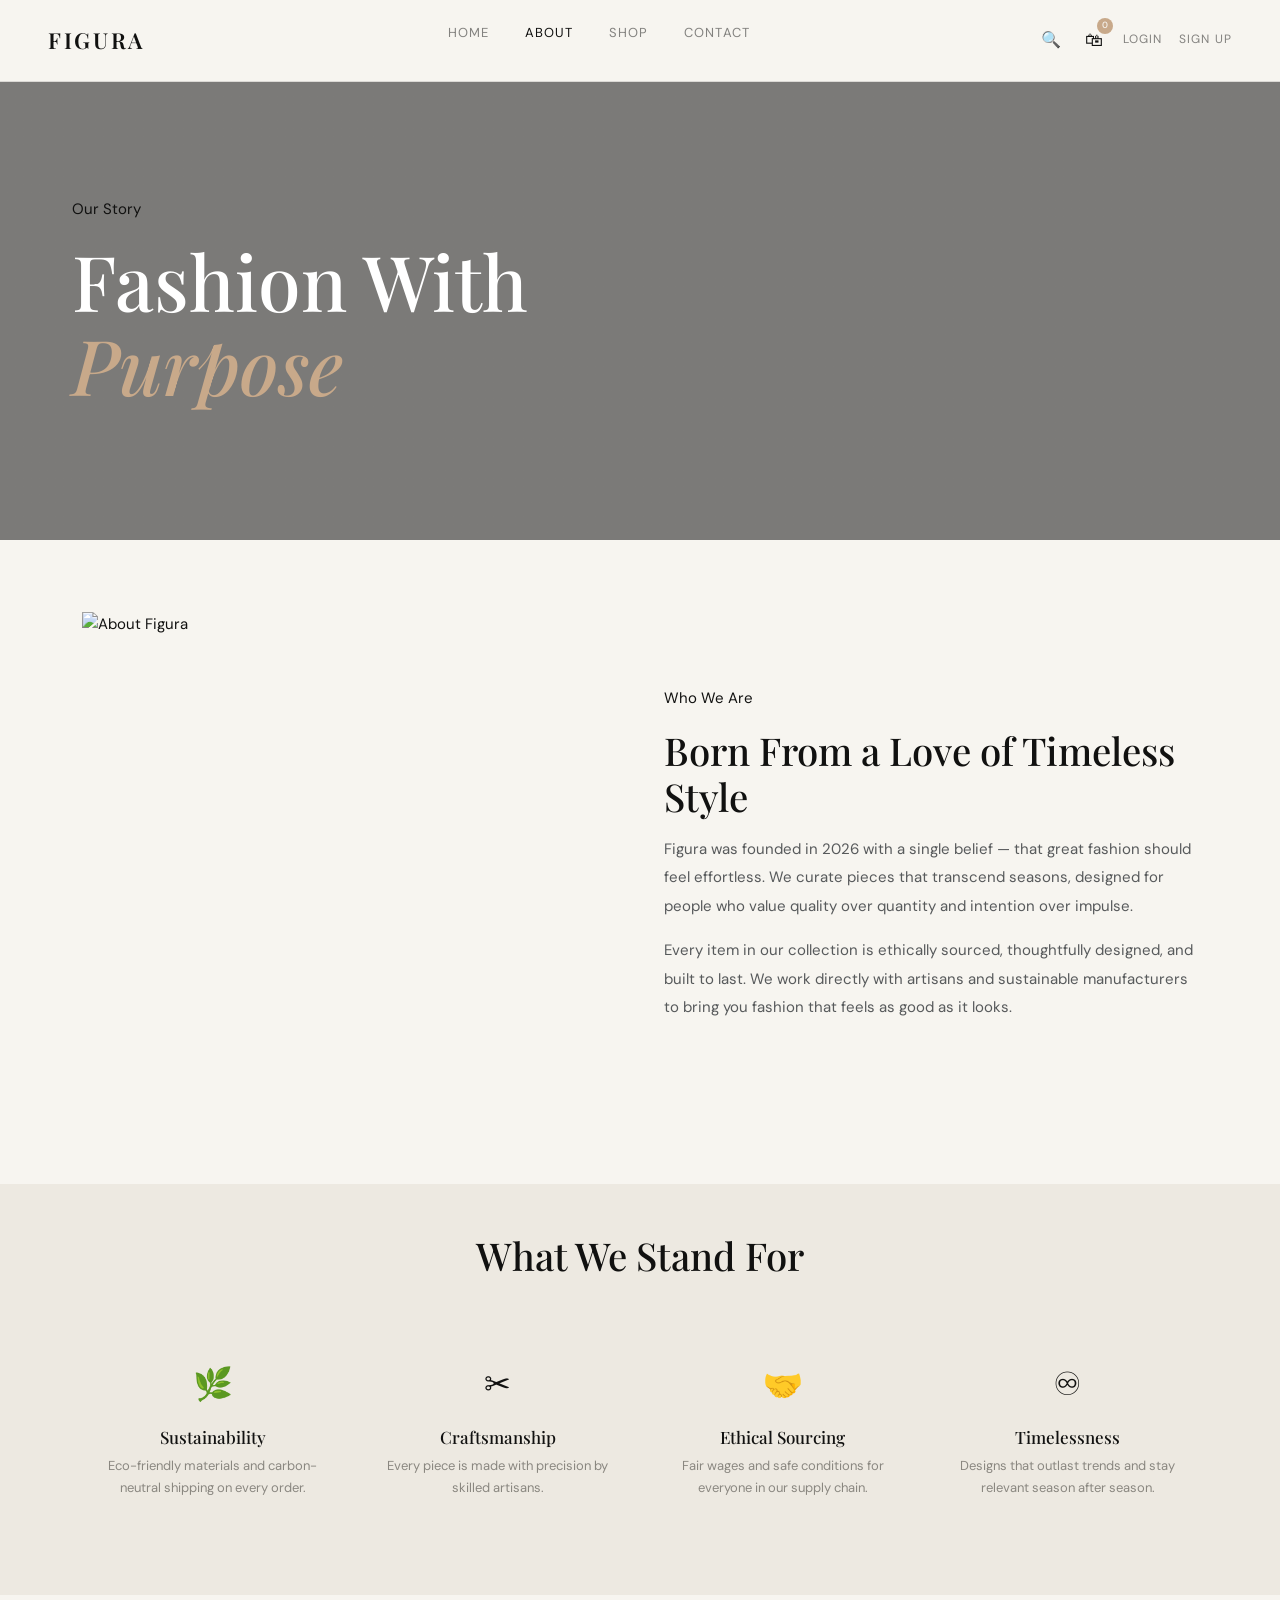
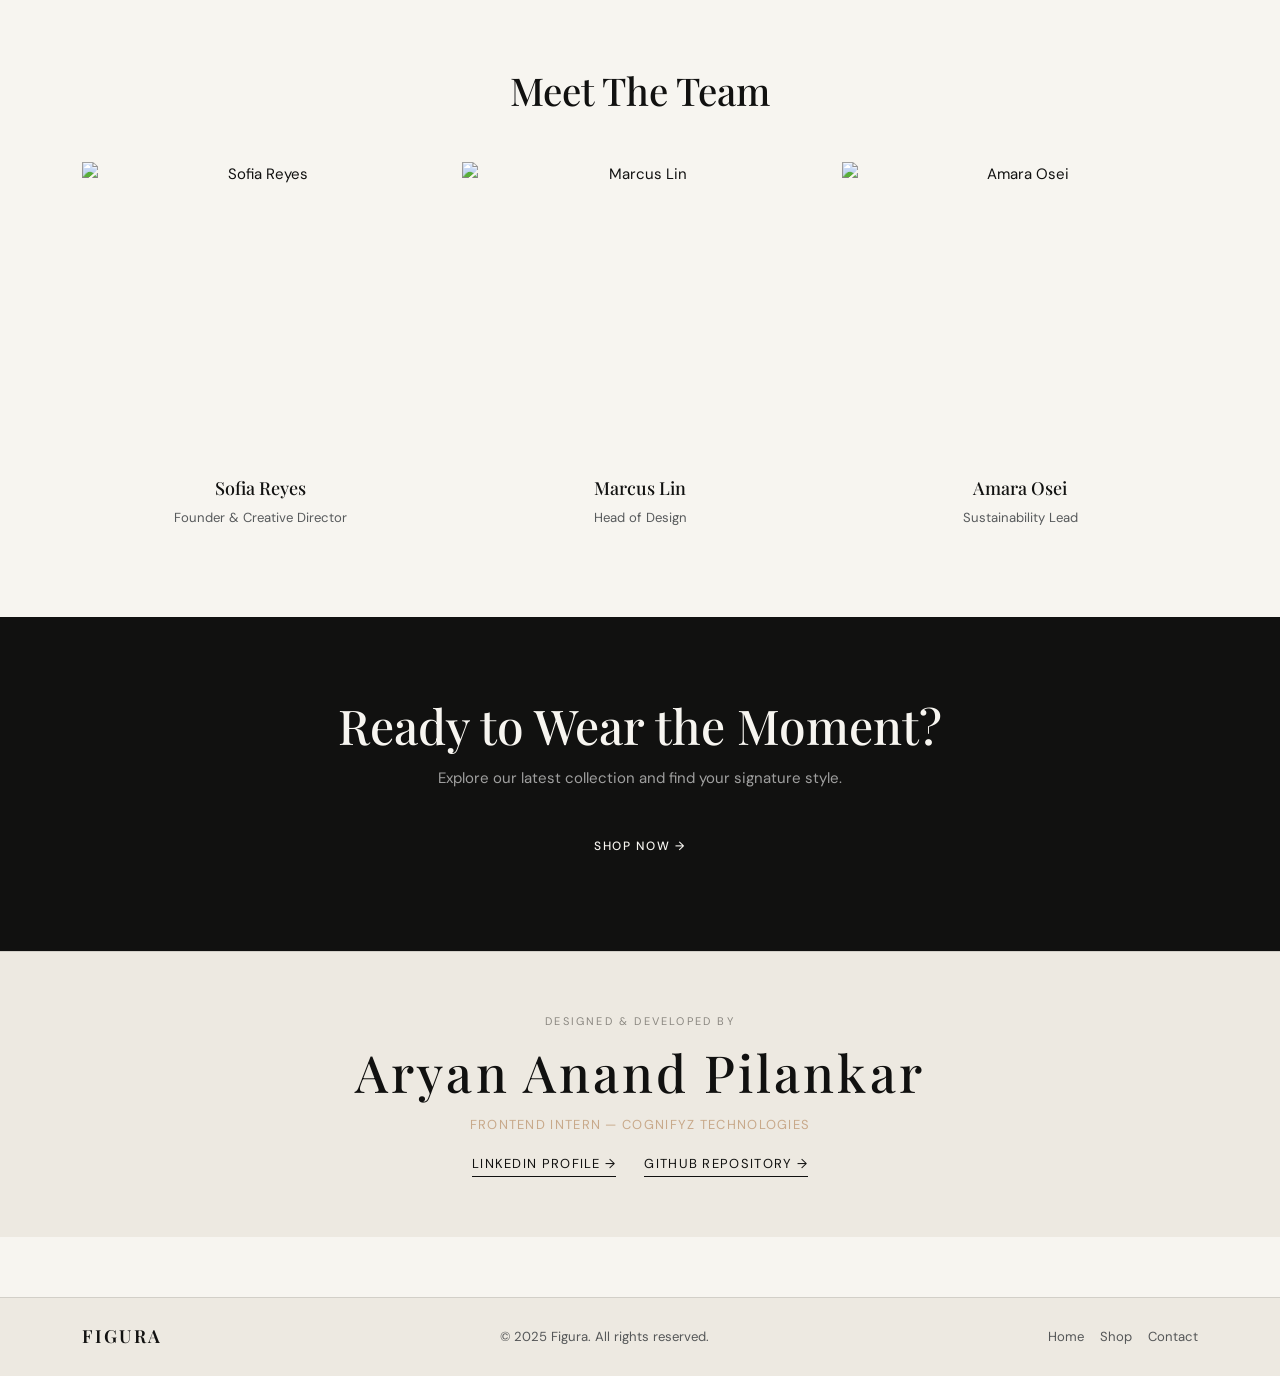
==== commit b0d5202a: "Update project files" ====
--- a/about.html
+++ b/about.html
@@ -159,6 +159,7 @@
     <h2 class="creator-name">Aryan Anand Pilankar</h2>
     <p class="creator-sub">Frontend Intern — Cognifyz Technologies</p>
     <a href="https://www.linkedin.com/in/aryan-pilankar-ba649a313" target="_blank" rel="noopener noreferrer" class="creator-linkedin">LinkedIn Profile →</a>
+    <a href="https://github.com/pillubhai/FIgura---Cognifyz-Front-End-intern-Project" target="_blank" rel="noopener noreferrer" class="creator-linkedin">GitHub Repository →</a>
   </section>
 
   <footer class="fig-footer">
--- a/styles.css
+++ b/styles.css
@@ -624,6 +624,7 @@
   border-top: 0.5px solid var(--fig-border);
   background: var(--fig-cream);
 }
+.creator-section .creator-linkedin { display: inline-block; margin: 0 12px; }
 .creator-label {
   font-size: 11px;
   letter-spacing: 0.2em;
